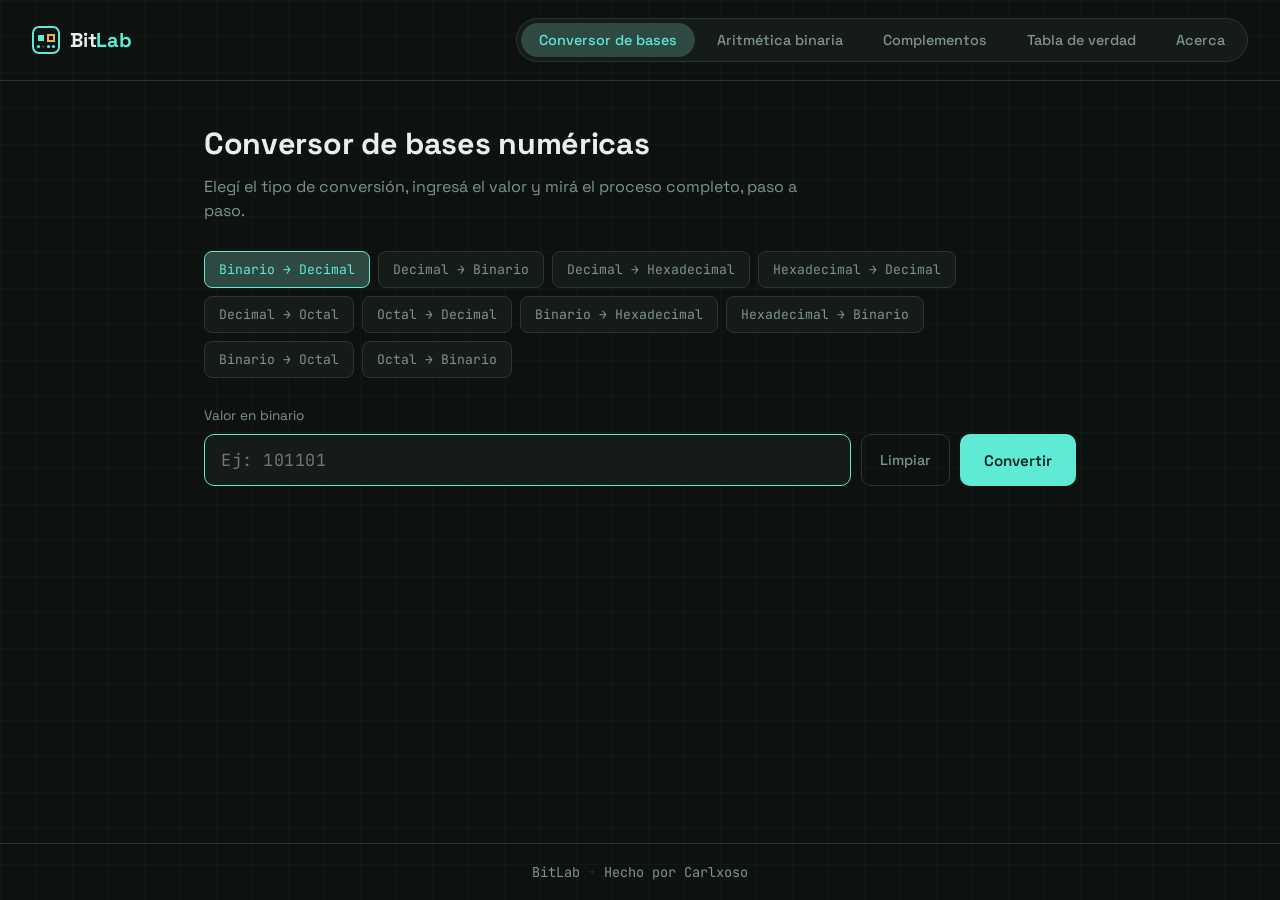
==== index.html @ cd640f0e "Update!" ====
<!DOCTYPE html>
<html lang="es">
<head>
<meta charset="UTF-8">
<meta name="viewport" content="width=device-width, initial-scale=1.0">
<title>BitLab · Conversor de bases y tablas de verdad</title>
<link rel="icon" type="image/x-icon" href="assets/favicon.ico">
<link rel="stylesheet" href="style.css">
<link rel="preconnect" href="https://fonts.googleapis.com">
<link href="https://fonts.googleapis.com/css2?family=Space+Grotesk:wght@400;500;600;700&family=JetBrains+Mono:wght@400;500;600;700&display=swap" rel="stylesheet">
</head>
<body>

<div id="loading-screen" class="loading-screen" aria-hidden="true">
  <div class="loading-content">
    <svg class="loading-logo" width="64" height="64" viewBox="0 0 28 28" fill="none">
      <rect x="1" y="1" width="26" height="26" rx="6" stroke="#5EEAD4" stroke-width="2"/>
      <rect x="6" y="9" width="6" height="6" fill="#5EEAD4"/>
      <rect x="16" y="9" width="6" height="6" stroke="#E8B34A" stroke-width="2"/>
      <circle cx="6.5" cy="20.5" r="1.6" fill="#5EEAD4"/>
      <circle cx="11.5" cy="20.5" r="1.6" fill="#2A3733"/>
      <circle cx="16.5" cy="20.5" r="1.6" fill="#5EEAD4"/>
      <circle cx="21.5" cy="20.5" r="1.6" fill="#5EEAD4"/>
    </svg>
    <p class="loading-text">Cargando <span>BitLab</span></p>
    <div class="loading-bar"><div class="loading-bar-fill"></div></div>
  </div>
</div>

<header class="topbar">
  <div class="brand">
    <svg class="brand-mark" width="28" height="28" viewBox="0 0 28 28" fill="none">
      <rect x="1" y="1" width="26" height="26" rx="6" stroke="#5EEAD4" stroke-width="2"/>
      <rect x="6" y="9" width="6" height="6" fill="#5EEAD4"/>
      <rect x="16" y="9" width="6" height="6" stroke="#E8B34A" stroke-width="2"/>
      <circle cx="6.5" cy="20.5" r="1.6" fill="#5EEAD4"/>
      <circle cx="11.5" cy="20.5" r="1.6" fill="#2A3733"/>
      <circle cx="16.5" cy="20.5" r="1.6" fill="#5EEAD4"/>
      <circle cx="21.5" cy="20.5" r="1.6" fill="#5EEAD4"/>
    </svg>
    <span class="brand-name">Bit<span>Lab</span></span>
  </div>
  <nav class="tabs" role="tablist" aria-label="Secciones">
    <button class="tab active" data-tab="conversor" role="tab" aria-selected="true">Conversor de bases</button>
    <button class="tab" data-tab="aritmetica" role="tab" aria-selected="false">Aritmética binaria</button>
    <button class="tab" data-tab="complementos" role="tab" aria-selected="false">Complementos</button>
    <button class="tab" data-tab="verdad" role="tab" aria-selected="false">Tabla de verdad</button>
    <button class="tab" data-tab="acerca" role="tab" aria-selected="false">Acerca</button>
  </nav>
</header>

<main>

  <!-- ===================== CONVERSOR ===================== -->
  <section id="panel-conversor" class="panel active">
    <div class="panel-head">
      <h1>Conversor de bases numéricas</h1>
      <p>Elegí el tipo de conversión, ingresá el valor y mirá el proceso completo, paso a paso.</p>
    </div>

    <div class="mode-chips" id="mode-chips">
      <button class="chip active" data-mode="bin2dec">Binario → Decimal</button>
      <button class="chip" data-mode="dec2bin">Decimal → Binario</button>
      <button class="chip" data-mode="dec2hex">Decimal → Hexadecimal</button>
      <button class="chip" data-mode="hex2dec">Hexadecimal → Decimal</button>
      <button class="chip" data-mode="dec2oct">Decimal → Octal</button>
      <button class="chip" data-mode="oct2dec">Octal → Decimal</button>
      <button class="chip" data-mode="bin2hex">Binario → Hexadecimal</button>
      <button class="chip" data-mode="hex2bin">Hexadecimal → Binario</button>
      <button class="chip" data-mode="bin2oct">Binario → Octal</button>
      <button class="chip" data-mode="oct2bin">Octal → Binario</button>
    </div>

    <form id="conv-form" class="conv-form">
      <label for="conv-input" id="conv-label">Valor en binario</label>
      <div class="input-row">
        <input id="conv-input" type="text" inputmode="text" placeholder="Ej: 101101" autocomplete="off">
        <button type="button" class="btn-secondary" id="conv-clear">Limpiar</button>
        <button type="submit" class="btn-primary">Convertir</button>
      </div>
      <p class="error" id="conv-error" aria-live="polite"></p>
    </form>

    <div id="conv-result" class="conv-result" hidden>
      <div class="result-banner">
        <span class="result-label" id="result-label">Resultado</span>
        <span class="result-value" id="result-value"></span>
      </div>
      <div id="conv-process" class="conv-process"></div>
    </div>
  </section>

  <!-- ===================== ARITMÉTICA BINARIA ===================== -->
  <section id="panel-aritmetica" class="panel">
    <div class="panel-head">
      <h1>Aritmética binaria</h1>
      <p>Suma, resta y multiplicación de números binarios, columna por columna, mostrando cada acarreo o préstamo.</p>
    </div>

    <div class="mode-chips" id="arith-chips">
      <button class="chip active" data-mode="suma">Suma</button>
      <button class="chip" data-mode="resta">Resta</button>
      <button class="chip" data-mode="mult">Multiplicación</button>
    </div>

    <form id="arith-form" class="conv-form">
      <label for="arith-a">Número A (binario)</label>
      <div class="input-row">
        <input id="arith-a" type="text" placeholder="Ej: 1011" autocomplete="off">
        <span class="op-symbol" id="arith-op">+</span>
        <input id="arith-b" type="text" placeholder="Ej: 0110" autocomplete="off">
        <button type="button" class="btn-secondary" id="arith-clear">Limpiar</button>
        <button type="submit" class="btn-primary">Calcular</button>
      </div>
      <p class="error" id="arith-error" aria-live="polite"></p>
    </form>

    <div id="arith-result" class="conv-result" hidden>
      <div class="result-banner">
        <span class="result-label" id="arith-result-label">Resultado</span>
        <span class="result-value" id="arith-result-value"></span>
      </div>
      <div id="arith-process" class="conv-process"></div>
    </div>
  </section>

  <!-- ===================== COMPLEMENTOS ===================== -->
  <section id="panel-complementos" class="panel">
    <div class="panel-head">
      <h1>Complemento a 1, a 2 y resta</h1>
      <p>Calculá el complemento de un binario, o resolvé una resta usando el método de complemento a 1 o a 2, con cada paso explicado.</p>
    </div>

    <div class="mode-chips" id="comp-chips">
      <button class="chip active" data-mode="c1">Complemento a 1</button>
      <button class="chip" data-mode="c2">Complemento a 2</button>
      <button class="chip" data-mode="resta_c1">Resta con complemento a 1</button>
      <button class="chip" data-mode="resta_c2">Resta con complemento a 2</button>
      <button class="chip" data-mode="comparar">Comparar los 3 métodos</button>
    </div>

    <form id="comp-form" class="conv-form">
      <label for="comp-a" id="comp-label-a">Número (binario)</label>
      <div class="input-row">
        <input id="comp-a" type="text" placeholder="Ej: 1010" autocomplete="off">
        <span class="op-symbol" id="comp-op" hidden>−</span>
        <input id="comp-b" type="text" placeholder="Ej: 0110" autocomplete="off" hidden>
        <button type="button" class="btn-secondary" id="comp-clear">Limpiar</button>
        <button type="submit" class="btn-primary">Calcular</button>
      </div>
      <p class="error" id="comp-error" aria-live="polite"></p>
    </form>

    <div id="comp-result" class="conv-result" hidden>
      <div class="result-banner">
        <span class="result-label" id="comp-result-label">Resultado</span>
        <span class="result-value" id="comp-result-value"></span>
      </div>
      <div id="comp-process" class="conv-process"></div>
    </div>
  </section>

  <!-- ===================== TABLA DE VERDAD ===================== -->
  <section id="panel-verdad" class="panel">
    <div class="panel-head">
      <h1>Tabla de verdad</h1>
      <p>Escribí una expresión lógica y generá su tabla de verdad completa, con cada subexpresión resuelta en orden.</p>
    </div>

    <form id="tt-form" class="conv-form">
      <label for="tt-input">Expresión lógica</label>
      <div class="input-row">
        <input id="tt-input" type="text" placeholder="Ej: (A AND B) OR NOT C" autocomplete="off">
        <button type="button" class="btn-secondary" id="tt-clear">Limpiar</button>
        <button type="submit" class="btn-primary">Resolver</button>
      </div>
      <p class="hint">
        Operadores admitidos — NOT: <code>! ¬ ~ NOT</code> · AND: <code>& ∧ * AND</code> · OR: <code>| ∨ + OR</code> ·
        XOR: <code>^ XOR</code> · Implica: <code>-&gt; IMPLICA</code> · Doble implicación: <code>&lt;-&gt; SII</code>.
        Variables: cualquier letra mayúscula.
      </p>
      <p class="error" id="tt-error" aria-live="polite"></p>
    </form>

    <div id="tt-result" class="tt-result" hidden>
      <div id="tt-steps" class="tt-steps"></div>
      <div class="table-wrap">
        <table id="tt-table"></table>
      </div>
    </div>
  </section>

  <!-- ===================== ACERCA ===================== -->
  <section id="panel-acerca" class="panel">
    <div class="panel-head">
      <h1>Sobre BitLab</h1>
      <p>Una caja de herramientas pensada para materias de sistemas digitales y arquitectura de computadoras.</p>
    </div>
    <div class="about-grid">
      <div class="about-card">
        <h2>Qué resuelve hoy</h2>
        <ul>
          <li>Conversiones entre binario, decimal, hexadecimal y octal.</li>
          <li>Divisiones sucesivas mostradas en escalerita, tal como se resuelven a mano.</li>
          <li>Suma, resta y multiplicación binaria con acarreo o préstamo, columna por columna.</li>
          <li>Complemento a 1, complemento a 2, y resta usando ambos métodos.</li>
          <li>Tablas de verdad con cada subexpresión desglosada por columna.</li>
        </ul>
      </div>
      <div class="about-card">
        <h2>Pensada para crecer</h2>
        <p>El código está separado por módulos (conversiones, lógica proposicional e interfaz), así que sumar
        una nueva herramienta —complemento a dos, mapas de Karnaugh, código Gray, IEEE 754— es agregar un
        módulo nuevo sin tocar el resto.</p>
      </div>
    </div>
  </section>

</main>

<footer class="footer">
  <span>BitLab</span>
  <span class="dot">·</span>
  <span>Hecho por Carlxoso</span>
</footer>

<script src="converters.js"></script>
<script src="arithmetic.js"></script>
<script src="complement.js"></script>
<script src="logic.js"></script>
<script src="app.js"></script>
</body>
</html>
---- style.css ----
:root{
  --bg: #0D1210;
  --surface: #141B18;
  --surface-2: #182019;
  --border: #2A3733;
  --text: #E8F0EC;
  --muted: #7C948C;
  --accent: #5EEAD4;
  --accent-dim: #2E4842;
  --amber: #E8B34A;
  --amber-dim: #4A3B1F;
  --danger: #E8664A;
  --radius: 10px;
  --mono: 'JetBrains Mono', ui-monospace, monospace;
  --display: 'Space Grotesk', system-ui, sans-serif;
}

*{ box-sizing: border-box; }

[hidden]{ display: none !important; }

html{ scroll-behavior: smooth; }

body{
  margin:0;
  background: var(--bg);
  background-image:
    linear-gradient(rgba(94,234,212,0.03) 1px, transparent 1px),
    linear-gradient(90deg, rgba(94,234,212,0.03) 1px, transparent 1px);
  background-size: 36px 36px;
  color: var(--text);
  font-family: var(--display);
  line-height: 1.5;
  min-height: 100vh;
  display:flex;
  flex-direction: column;
}

:focus-visible{
  outline: 2px solid var(--accent);
  outline-offset: 2px;
}

/* ---------- LOADING SCREEN ---------- */
.loading-screen{
  position: fixed; inset: 0; z-index: 9999;
  background: var(--bg);
  display:flex; align-items:center; justify-content:center;
  transition: opacity .4s ease, visibility .4s ease;
}
.loading-screen.hide{ opacity: 0; visibility: hidden; pointer-events: none; }
.loading-content{ display:flex; flex-direction:column; align-items:center; gap: 18px; }
.loading-logo{ animation: pulse-logo 1.4s ease-in-out infinite; }
@keyframes pulse-logo{ 0%, 100%{ transform: scale(1); opacity:1; } 50%{ transform: scale(1.1); opacity:.7; } }
.loading-text{ font-family: var(--display); font-size: 1.05rem; color: var(--muted); letter-spacing: 0.02em; }
.loading-text span{ color: var(--accent); font-weight: 700; }
.loading-bar{ width: 160px; height: 4px; background: var(--border); border-radius: 999px; overflow: hidden; }
.loading-bar-fill{ height:100%; width: 40%; background: var(--accent); border-radius: 999px; animation: loading-slide 1.1s ease-in-out infinite; }
@keyframes loading-slide{ 0%{ transform: translateX(-120%); } 100%{ transform: translateX(360%); } }

/* ---------- TOPBAR ---------- */
.topbar{
  display:flex;
  align-items:center;
  justify-content: space-between;
  gap: 24px;
  padding: 18px 32px;
  border-bottom: 1px solid var(--border);
  flex-wrap: wrap;
}
.brand{ display:flex; align-items:center; gap:10px; }
.brand-name{ font-size: 1.25rem; font-weight: 700; letter-spacing: -0.01em; }
.brand-name span{ color: var(--accent); }

.tabs{ display:flex; gap:4px; background: var(--surface); padding:4px; border-radius: 999px; border:1px solid var(--border); }
.tab{
  font-family: var(--display);
  background: transparent;
  border: none;
  color: var(--muted);
  padding: 8px 18px;
  border-radius: 999px;
  font-size: 0.9rem;
  font-weight: 500;
  cursor: pointer;
  transition: color .15s ease, background .15s ease;
}
.tab:hover{ color: var(--text); }
.tab.active{ background: var(--accent-dim); color: var(--accent); }

/* ---------- MAIN / PANELS ---------- */
main{ flex:1; max-width: 920px; width:100%; margin: 0 auto; padding: 40px 24px 80px; }

.panel{ display:none; }
.panel.active{ display:block; animation: fade-in .25s ease; }
@keyframes fade-in{ from{ opacity:0; transform: translateY(4px); } to{ opacity:1; transform:none; } }

.panel-head h1{ font-size: 1.9rem; margin: 0 0 8px; letter-spacing: -0.01em; }
.panel-head p{ color: var(--muted); margin: 0 0 28px; max-width: 60ch; }

/* ---------- MODE CHIPS ---------- */
.mode-chips{ display:flex; flex-wrap:wrap; gap:8px; margin-bottom: 28px; }
.chip{
  font-family: var(--mono);
  font-size: 0.82rem;
  background: var(--surface);
  border: 1px solid var(--border);
  color: var(--muted);
  padding: 9px 14px;
  border-radius: 8px;
  cursor:pointer;
  transition: border-color .15s ease, color .15s ease, background .15s ease;
}
.chip:hover{ border-color: var(--accent); color: var(--text); }
.chip.active{ border-color: var(--accent); color: var(--accent); background: var(--accent-dim); }

/* ---------- FORM ---------- */
.conv-form{ margin-bottom: 12px; }
.conv-form label{ display:block; font-size: 0.85rem; color: var(--muted); margin-bottom: 8px; }
.input-row{ display:flex; gap:10px; }
#conv-input, #tt-input, #arith-a, #arith-b, #comp-a, #comp-b{
  flex:1;
  background: var(--surface);
  border: 1px solid var(--border);
  border-radius: var(--radius);
  padding: 14px 16px;
  color: var(--text);
  font-family: var(--mono);
  font-size: 1.05rem;
  letter-spacing: 0.03em;
  transition: border-color .15s ease;
}
#conv-input:focus, #tt-input:focus, #arith-a:focus, #arith-b:focus, #comp-a:focus, #comp-b:focus{ border-color: var(--accent); outline:none; }

.btn-primary{
  font-family: var(--display);
  font-weight: 600;
  font-size: 0.95rem;
  background: var(--accent);
  color: #06231D;
  border:none;
  border-radius: var(--radius);
  padding: 0 24px;
  cursor:pointer;
  transition: transform .1s ease, box-shadow .15s ease;
}
.btn-primary:hover{ box-shadow: 0 0 0 3px var(--accent-dim); }
.btn-primary:active{ transform: scale(0.97); }

.btn-secondary{
  font-family: var(--display);
  font-weight: 500;
  font-size: 0.9rem;
  background: transparent;
  color: var(--muted);
  border: 1px solid var(--border);
  border-radius: var(--radius);
  padding: 0 18px;
  cursor:pointer;
  transition: border-color .15s ease, color .15s ease;
  white-space: nowrap;
}
.btn-secondary:hover{ border-color: var(--danger); color: var(--danger); }
.btn-secondary:active{ transform: scale(0.97); }

.error{ color: var(--danger); font-family: var(--mono); font-size: 0.85rem; min-height: 1.2em; margin: 10px 2px 0; }
.hint{ color: var(--muted); font-size: 0.82rem; margin: 12px 2px 0; }
.hint code{ background: var(--surface); border:1px solid var(--border); border-radius:4px; padding: 1px 5px; font-family: var(--mono); color: var(--text); }

/* ---------- RESULT ---------- */
.conv-result{ margin-top: 32px; }
.result-banner{
  display:flex; align-items:baseline; justify-content: space-between;
  background: var(--surface);
  border: 1px solid var(--accent-dim);
  border-left: 4px solid var(--accent);
  border-radius: var(--radius);
  padding: 18px 22px;
  margin-bottom: 24px;
}
.result-label{ color: var(--muted); font-size: 0.85rem; }
.result-value{ font-family: var(--mono); font-size: 1.6rem; color: var(--accent); letter-spacing: 0.04em; font-weight: 600; word-break: break-all; }

.conv-process{ display:flex; flex-direction: column; gap: 18px; }

/* ---- Positional expansion (bin2dec / hex2dec / oct2dec) ---- */
.expansion{ background: var(--surface); border:1px solid var(--border); border-radius: var(--radius); padding: 20px; overflow-x:auto; }
.expansion-row{ display:flex; gap: 14px; font-family: var(--mono); white-space:nowrap; }
.digit-col{ display:flex; flex-direction: column; align-items:center; gap:6px; min-width: 54px; }
.digit-col .digit{ font-size: 1.3rem; font-weight:600; color: var(--text); border:1px solid var(--border); background: var(--surface-2); border-radius:6px; width:100%; text-align:center; padding: 6px 0; }
.digit-col .power{ font-size: 0.75rem; color: var(--muted); }
.digit-col .prod{ font-size: 0.8rem; color: var(--amber); }
.expansion-sum{ margin-top: 16px; padding-top: 14px; border-top: 1px dashed var(--border); font-family: var(--mono); color: var(--muted); font-size: 0.9rem; }
.expansion-sum b{ color: var(--accent); }

/* ---- Staircase (division ladder) for dec2bin / dec2hex / dec2oct ---- */
.staircase{ background: var(--surface); border:1px solid var(--border); border-radius: var(--radius); padding: 24px; overflow-x:auto; }
.stair-step{
  display:flex; align-items:center; gap: 10px;
  font-family: var(--mono); font-size: 1.05rem;
  padding: 6px 0;
}
.stair-step .dividend{ min-width: 90px; text-align:right; color: var(--text); }
.bracket{
  display:flex; align-items:flex-start;
  border-left: 2px solid var(--text);
  border-top: 2px solid var(--text);
  padding: 2px 10px 4px 8px;
}
.bracket .divisor{ color: var(--muted); }
.stair-step .eq{ color: var(--muted); }
.stair-step .quotient{ color: var(--text); font-weight:600; }
.stair-step .remainder{
  margin-left: 4px;
  color: var(--amber);
  background: var(--amber-dim);
  border-radius: 5px;
  padding: 2px 9px;
  font-weight: 600;
}
.stair-step.indent{ margin-left: 28px; }
.staircase-readout{
  margin-top: 18px; padding-top: 16px; border-top: 1px dashed var(--border);
  font-family: var(--mono); color: var(--muted); font-size: 0.9rem;
}
.staircase-readout b{ color: var(--accent); }
.readout-chip{ display:inline-block; background: var(--amber-dim); color:var(--amber); border-radius:5px; padding:1px 7px; margin: 0 2px; font-weight:600; }

/* ---- Bridge conversions (bin<->hex<->oct via decimal) ---- */
.bridge-note{ font-family: var(--mono); font-size: 0.85rem; color: var(--muted); background: var(--surface); border:1px solid var(--border); border-radius: var(--radius); padding: 14px 18px; }
.bridge-note b{ color: var(--accent); }
.bridge-chain{ display:flex; align-items:center; gap:10px; flex-wrap:wrap; margin-top: 10px; font-size: 1rem; }
.bridge-chain .node{ background: var(--surface-2); border:1px solid var(--border); border-radius:6px; padding: 6px 12px; color: var(--text); }
.bridge-chain .arrow{ color: var(--muted); }

/* ---------- ARITHMETIC / COMPLEMENT ---------- */
.op-symbol{
  display:flex; align-items:center; justify-content:center;
  font-family: var(--mono); font-size: 1.2rem; color: var(--muted);
  width: 20px; flex-shrink:0;
}

.arith-block{ background: var(--surface); border:1px solid var(--border); border-radius: var(--radius); padding: 22px; overflow-x: auto; -webkit-overflow-scrolling: touch; }
.op-grid{ display:inline-grid; row-gap: 4px; font-family: var(--mono); font-size: 1.15rem; margin-bottom: 18px; }
.op-row{ display:contents; }
.op-label{ display:flex; align-items:center; justify-content:flex-end; padding-right: 10px; color: var(--muted); font-size: 0.85rem; }
.op-cell{ display:flex; align-items:center; justify-content:center; height: 34px; color: var(--text); font-weight:600; }
.op-cell-small{ font-size: 0.75rem; font-weight:500; height:20px; }
.op-line-cell{ border-top: 1px solid var(--border); height: 0; padding-top: 6px; }
.carry-cell{ color: var(--amber) !important; }
.borrow-cell{ color: var(--danger) !important; }

.arith-steps{ margin: 0; padding-left: 20px; color: var(--muted); font-size: 0.88rem; display:flex; flex-direction:column; gap: 6px; }
.arith-steps li b{ color: var(--text); }
.arith-steps li::marker{ color: var(--accent); }
.arith-subtitle{ font-size: 0.95rem; color: var(--accent); margin: 22px 0 10px; font-weight: 600; }

/* ---------- TRUTH TABLE ---------- */
.tt-result{ margin-top: 8px; }
.tt-steps{ margin-bottom: 22px; display:flex; flex-direction: column; gap:8px; }
.tt-step-line{ font-family: var(--mono); font-size: 0.88rem; color: var(--muted); }
.tt-step-line b{ color: var(--accent); }

.table-wrap{ overflow-x:auto; border:1px solid var(--border); border-radius: var(--radius); }
table{ border-collapse: collapse; width: 100%; font-family: var(--mono); font-size: 0.92rem; }
th, td{ padding: 10px 16px; text-align:center; border-bottom: 1px solid var(--border); border-right: 1px solid var(--border); white-space: nowrap; }
th:last-child, td:last-child{ border-right:none; }
thead th{ background: var(--surface-2); color: var(--muted); font-weight: 500; }
thead th.var-col{ color: var(--accent); }
thead th.final-col{ color: var(--accent); font-weight:700; }
tbody tr:nth-child(even){ background: rgba(255,255,255,0.015); }
td.final-col{ color: var(--accent); font-weight:700; background: var(--accent-dim); }
td.true{ color: var(--accent); }
td.false{ color: var(--muted); }

/* ---------- ABOUT ---------- */
.about-grid{ display:grid; grid-template-columns: 1fr 1fr; gap: 20px; }
.about-card{ background: var(--surface); border:1px solid var(--border); border-radius: var(--radius); padding: 22px; }
.about-card h2{ font-size: 1.05rem; margin: 0 0 12px; }
.about-card ul{ margin:0; padding-left: 18px; color: var(--muted); }
.about-card li{ margin-bottom: 8px; }
.about-card p{ color: var(--muted); margin:0; }

/* ---------- FOOTER ---------- */
.footer{
  border-top: 1px solid var(--border);
  padding: 18px 32px;
  display:flex; align-items:center; justify-content:center; gap:8px;
  color: var(--muted); font-size: 0.85rem; font-family: var(--mono);
}
.footer .dot{ color: var(--border); }

/* ---------- RESPONSIVE ---------- */
@media (max-width: 640px){
  .topbar{ flex-direction: column; align-items: flex-start; gap:14px; }
  .tabs{ width:100%; overflow-x:auto; }
  .input-row{ flex-direction: column; }
  .btn-primary{ padding: 12px 0; }
  .about-grid{ grid-template-columns: 1fr; }
  .result-banner{ flex-direction: column; align-items: flex-start; gap:6px; }
}

@media (prefers-reduced-motion: reduce){
  *{ animation: none !important; transition: none !important; }
  .loading-screen{ display: none !important; }
}
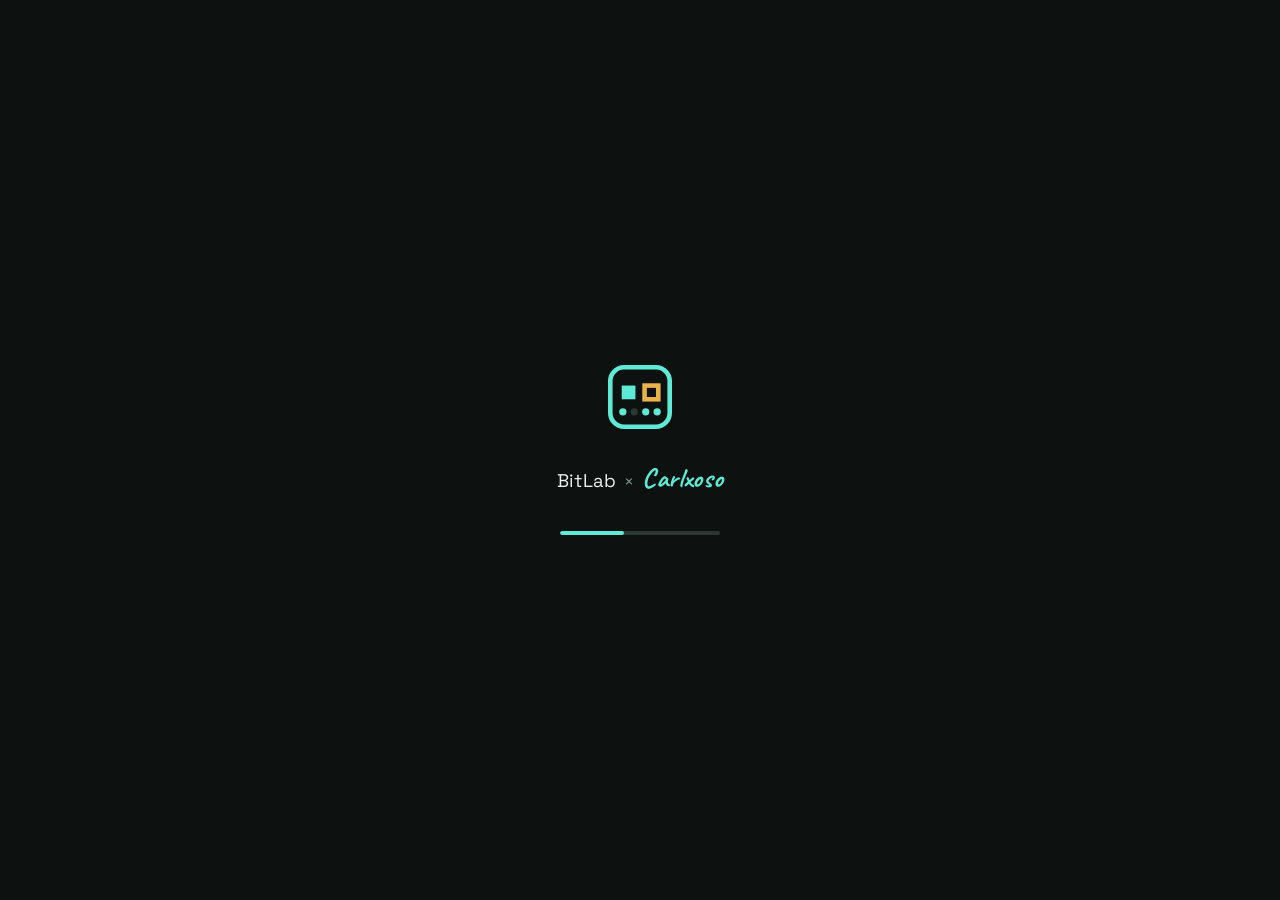
==== commit be93114e: "Ultimos avances en el Load del sitio" ====
--- a/index.html
+++ b/index.html
@@ -7,7 +7,7 @@
 <link rel="icon" type="image/x-icon" href="assets/favicon.ico">
 <link rel="stylesheet" href="style.css">
 <link rel="preconnect" href="https://fonts.googleapis.com">
-<link href="https://fonts.googleapis.com/css2?family=Space+Grotesk:wght@400;500;600;700&family=JetBrains+Mono:wght@400;500;600;700&display=swap" rel="stylesheet">
+<link href="https://fonts.googleapis.com/css2?family=Space+Grotesk:wght@400;500;600;700&family=JetBrains+Mono:wght@400;500;600;700&family=Caveat:wght@600;700&display=swap" rel="stylesheet">
 </head>
 <body>
 
@@ -22,7 +22,7 @@
       <circle cx="16.5" cy="20.5" r="1.6" fill="#5EEAD4"/>
       <circle cx="21.5" cy="20.5" r="1.6" fill="#5EEAD4"/>
     </svg>
-    <p class="loading-text">Cargando <span>BitLab</span></p>
+    <p class="loading-text">BitLab <span class="loading-x">×</span> <span class="loading-name">Carlxoso</span></p>
     <div class="loading-bar"><div class="loading-bar-fill"></div></div>
   </div>
 </div>
--- a/style.css
+++ b/style.css
@@ -46,14 +46,15 @@
   position: fixed; inset: 0; z-index: 9999;
   background: var(--bg);
   display:flex; align-items:center; justify-content:center;
-  transition: opacity .4s ease, visibility .4s ease;
+  transition: opacity .6s ease, visibility .6s ease;
 }
 .loading-screen.hide{ opacity: 0; visibility: hidden; pointer-events: none; }
 .loading-content{ display:flex; flex-direction:column; align-items:center; gap: 18px; }
 .loading-logo{ animation: pulse-logo 1.4s ease-in-out infinite; }
 @keyframes pulse-logo{ 0%, 100%{ transform: scale(1); opacity:1; } 50%{ transform: scale(1.1); opacity:.7; } }
-.loading-text{ font-family: var(--display); font-size: 1.05rem; color: var(--muted); letter-spacing: 0.02em; }
-.loading-text span{ color: var(--accent); font-weight: 700; }
+.loading-text{ font-family: var(--display); font-size: 1.15rem; color: var(--text); letter-spacing: 0.01em; display:flex; align-items:baseline; gap: 8px; }
+.loading-x{ color: var(--muted); font-size: 1rem; }
+.loading-name{ font-family: 'Caveat', cursive; font-weight: 700; font-size: 1.7rem; color: var(--accent); line-height: 1; }
 .loading-bar{ width: 160px; height: 4px; background: var(--border); border-radius: 999px; overflow: hidden; }
 .loading-bar-fill{ height:100%; width: 40%; background: var(--accent); border-radius: 999px; animation: loading-slide 1.1s ease-in-out infinite; }
 @keyframes loading-slide{ 0%{ transform: translateX(-120%); } 100%{ transform: translateX(360%); } }
